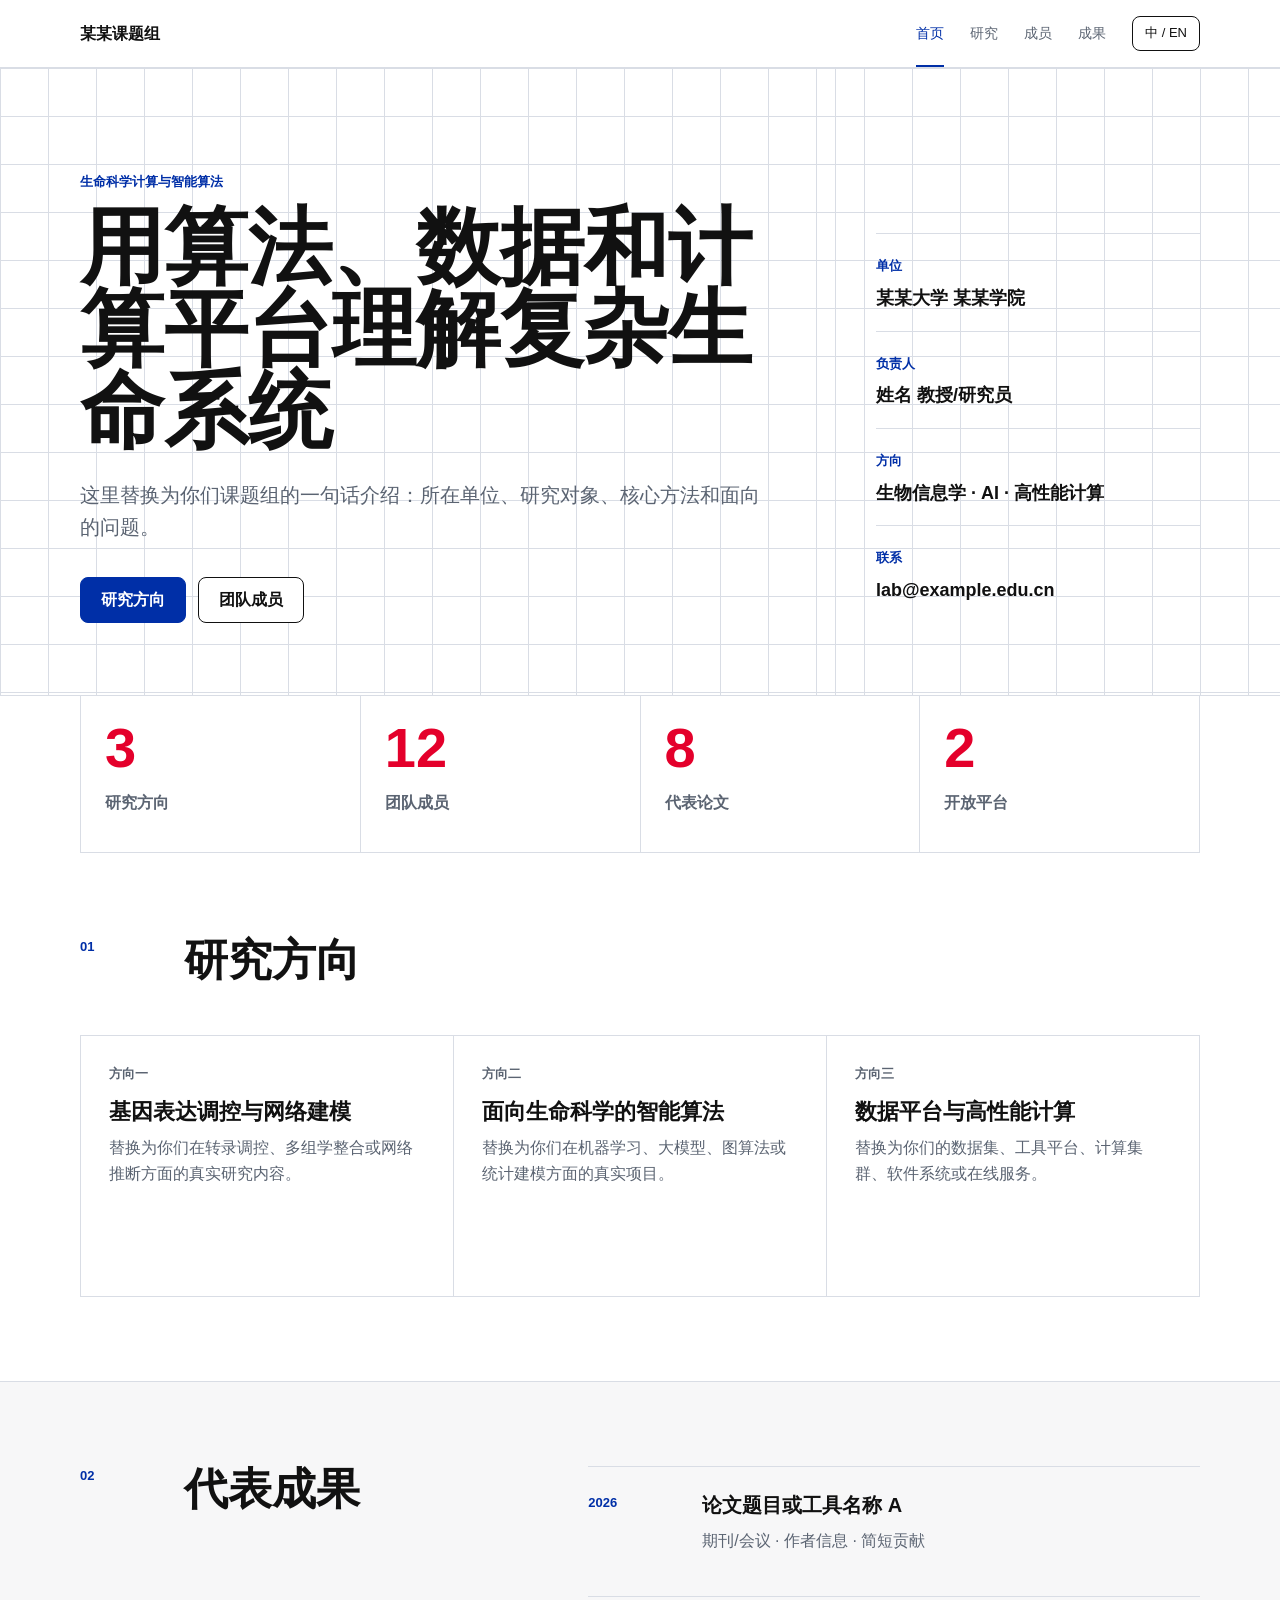
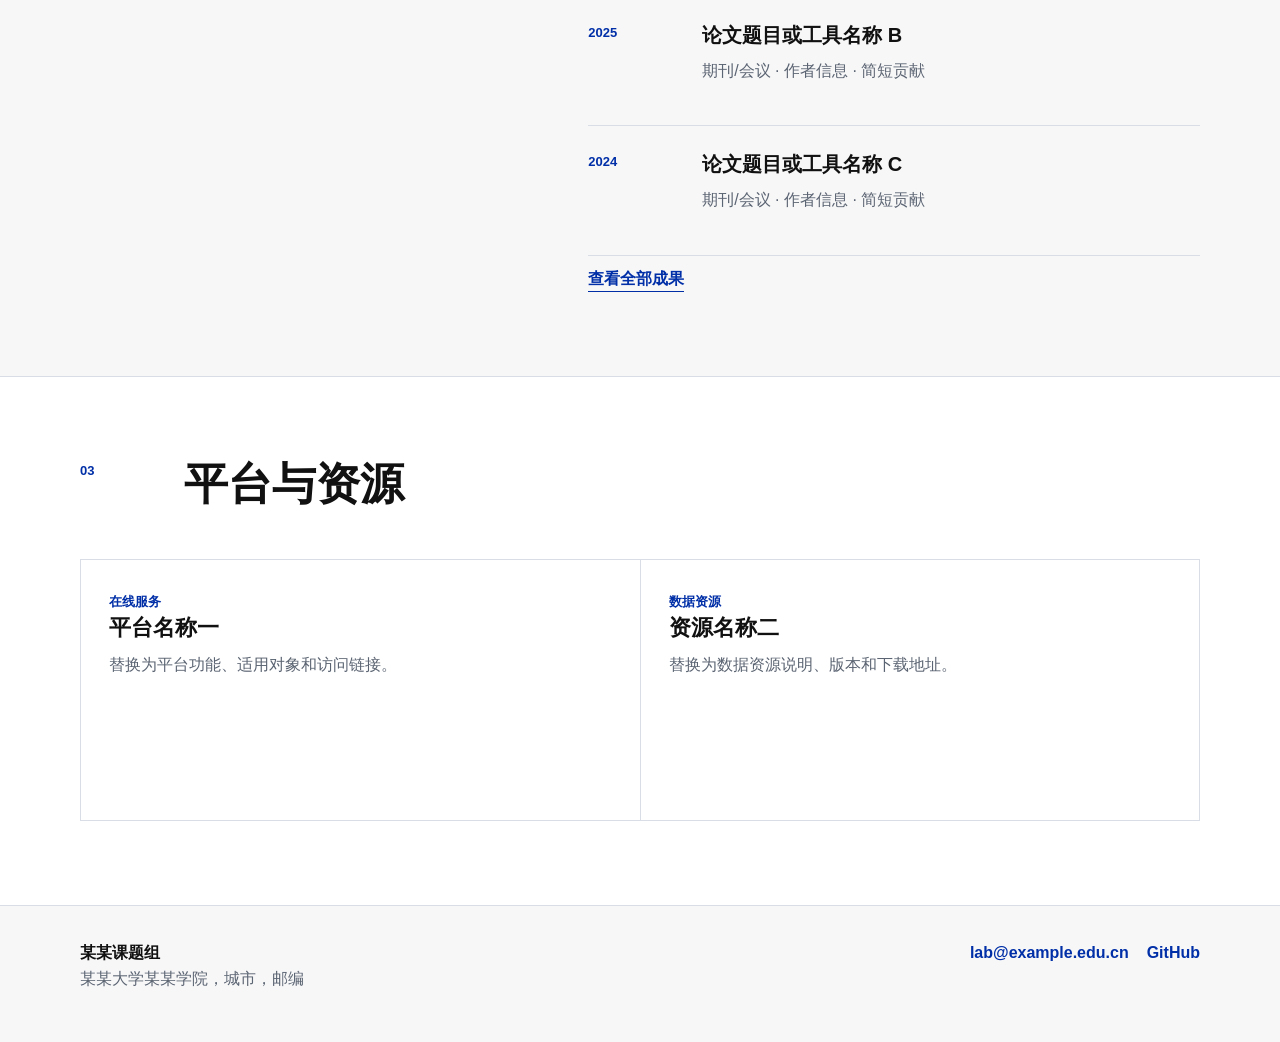
==== index.html @ 07f829bb "Initial academic site" ====
<!doctype html>
<html lang="zh-CN" class="lang-zh">
<head>
  <meta charset="utf-8">
  <meta name="viewport" content="width=device-width, initial-scale=1">
  <title>某某课题组 | Computational Life Science Group</title>
  <meta name="description" content="某某课题组官方网站。展示研究方向、团队成员、代表成果、平台工具与联系方式。">
  <meta name="keywords" content="课题组, 生物信息学, 高性能计算, 人工智能, 生命科学">
  <meta property="og:title" content="某某课题组">
  <meta property="og:description" content="面向生命科学问题的算法、数据与计算平台研究。">
  <meta property="og:type" content="website">
  <link rel="canonical" href="https://123yxf.github.io/group-academic-site/">
  <link rel="stylesheet" href="assets/css/site.css">
</head>
<body>
  <nav class="site-nav" id="siteNav" aria-label="主导航">
    <a class="brand" href="index.html"><span class="zh">某某课题组</span><span class="en">Your Lab</span></a>
    <button class="nav-toggle" id="navToggle" aria-label="打开导航" aria-expanded="false"><span></span><span></span><span></span></button>
    <div class="nav-panel" id="navPanel">
      <a class="active" href="index.html"><span class="zh">首页</span><span class="en">Home</span></a>
      <a href="research.html"><span class="zh">研究</span><span class="en">Research</span></a>
      <a href="people.html"><span class="zh">成员</span><span class="en">People</span></a>
      <a href="publications.html"><span class="zh">成果</span><span class="en">Publications</span></a>
      <button class="lang-button" id="langButton" type="button">中 / EN</button>
    </div>
  </nav>

  <main>
    <section class="hero grid-surface">
      <div class="container hero-layout">
        <div class="hero-copy">
          <p class="eyebrow"><span class="zh">生命科学计算与智能算法</span><span class="en">Computational Life Science and Intelligent Algorithms</span></p>
          <h1><span class="zh">用算法、数据和计算平台理解复杂生命系统</span><span class="en">Algorithms, data, and computing platforms for complex biological systems</span></h1>
          <p class="lead"><span class="zh">这里替换为你们课题组的一句话介绍：所在单位、研究对象、核心方法和面向的问题。</span><span class="en">Replace this with a one-sentence summary of your group: affiliation, research objects, core methods, and scientific questions.</span></p>
          <div class="hero-actions" aria-label="主要入口">
            <a class="button primary" href="research.html"><span class="zh">研究方向</span><span class="en">Research</span></a>
            <a class="button secondary" href="people.html"><span class="zh">团队成员</span><span class="en">People</span></a>
          </div>
        </div>
        <aside class="identity-panel" aria-label="课题组信息">
          <div class="identity-row"><span class="label"><span class="zh">单位</span><span class="en">Affiliation</span></span><strong><span class="zh">某某大学 某某学院</span><span class="en">School, University</span></strong></div>
          <div class="identity-row"><span class="label"><span class="zh">负责人</span><span class="en">PI</span></span><strong><span class="zh">姓名 教授/研究员</span><span class="en">Prof. Name</span></strong></div>
          <div class="identity-row"><span class="label"><span class="zh">方向</span><span class="en">Topics</span></span><strong><span class="zh">生物信息学 · AI · 高性能计算</span><span class="en">Bioinformatics · AI · HPC</span></strong></div>
          <div class="identity-row"><span class="label"><span class="zh">联系</span><span class="en">Contact</span></span><strong>lab@example.edu.cn</strong></div>
        </aside>
      </div>
    </section>

    <section class="metrics container" aria-label="课题组概览">
      <article><span class="metric-number">3</span><span class="metric-label"><span class="zh">研究方向</span><span class="en">Research areas</span></span></article>
      <article><span class="metric-number">12</span><span class="metric-label"><span class="zh">团队成员</span><span class="en">Team members</span></span></article>
      <article><span class="metric-number">8</span><span class="metric-label"><span class="zh">代表论文</span><span class="en">Selected papers</span></span></article>
      <article><span class="metric-number">2</span><span class="metric-label"><span class="zh">开放平台</span><span class="en">Open platforms</span></span></article>
    </section>

    <section class="section container">
      <div class="section-heading"><p class="section-index">01</p><h2><span class="zh">研究方向</span><span class="en">Research Areas</span></h2></div>
      <div class="feature-grid">
        <article class="feature-card"><p class="card-kicker"><span class="zh">方向一</span><span class="en">Area One</span></p><h3><span class="zh">基因表达调控与网络建模</span><span class="en">Gene Regulation and Network Modeling</span></h3><p><span class="zh">替换为你们在转录调控、多组学整合或网络推断方面的真实研究内容。</span><span class="en">Replace with your actual work in transcriptional regulation, multi-omics integration, or network inference.</span></p></article>
        <article class="feature-card"><p class="card-kicker"><span class="zh">方向二</span><span class="en">Area Two</span></p><h3><span class="zh">面向生命科学的智能算法</span><span class="en">Intelligent Algorithms for Life Science</span></h3><p><span class="zh">替换为你们在机器学习、大模型、图算法或统计建模方面的真实项目。</span><span class="en">Replace with your actual projects in machine learning, foundation models, graph algorithms, or statistical modeling.</span></p></article>
        <article class="feature-card"><p class="card-kicker"><span class="zh">方向三</span><span class="en">Area Three</span></p><h3><span class="zh">数据平台与高性能计算</span><span class="en">Data Platforms and High-Performance Computing</span></h3><p><span class="zh">替换为你们的数据集、工具平台、计算集群、软件系统或在线服务。</span><span class="en">Replace with your datasets, tools, computing clusters, software systems, or online services.</span></p></article>
      </div>
    </section>

    <section class="section band">
      <div class="container split">
        <div class="section-heading"><p class="section-index">02</p><h2><span class="zh">代表成果</span><span class="en">Selected Work</span></h2></div>
        <div class="list-panel">
          <article class="paper-row"><span class="paper-year">2026</span><div><h3><span class="zh">论文题目或工具名称 A</span><span class="en">Paper or Tool Title A</span></h3><p><span class="zh">期刊/会议 · 作者信息 · 简短贡献</span><span class="en">Journal/Conference · Authors · Short contribution</span></p></div></article>
          <article class="paper-row"><span class="paper-year">2025</span><div><h3><span class="zh">论文题目或工具名称 B</span><span class="en">Paper or Tool Title B</span></h3><p><span class="zh">期刊/会议 · 作者信息 · 简短贡献</span><span class="en">Journal/Conference · Authors · Short contribution</span></p></div></article>
          <article class="paper-row"><span class="paper-year">2024</span><div><h3><span class="zh">论文题目或工具名称 C</span><span class="en">Paper or Tool Title C</span></h3><p><span class="zh">期刊/会议 · 作者信息 · 简短贡献</span><span class="en">Journal/Conference · Authors · Short contribution</span></p></div></article>
          <a class="text-link" href="publications.html"><span class="zh">查看全部成果</span><span class="en">View all publications</span></a>
        </div>
      </div>
    </section>

    <section class="section container">
      <div class="section-heading"><p class="section-index">03</p><h2><span class="zh">平台与资源</span><span class="en">Platforms and Resources</span></h2></div>
      <div class="platform-grid">
        <a class="platform-card" href="#" aria-label="平台一"><span class="platform-status"><span class="zh">在线服务</span><span class="en">Online</span></span><h3><span class="zh">平台名称一</span><span class="en">Platform One</span></h3><p><span class="zh">替换为平台功能、适用对象和访问链接。</span><span class="en">Replace with platform function, target users, and access link.</span></p></a>
        <a class="platform-card" href="#" aria-label="平台二"><span class="platform-status"><span class="zh">数据资源</span><span class="en">Dataset</span></span><h3><span class="zh">资源名称二</span><span class="en">Resource Two</span></h3><p><span class="zh">替换为数据资源说明、版本和下载地址。</span><span class="en">Replace with dataset description, version, and download URL.</span></p></a>
      </div>
    </section>
  </main>

  <footer class="site-footer">
    <div class="container footer-layout">
      <div><strong><span class="zh">某某课题组</span><span class="en">Your Lab</span></strong><p><span class="zh">某某大学某某学院，城市，邮编</span><span class="en">School, University, City, Postcode</span></p></div>
      <div class="footer-links"><a href="mailto:lab@example.edu.cn">lab@example.edu.cn</a><a href="https://github.com/123yxf/group-academic-site">GitHub</a></div>
    </div>
  </footer>
  <script src="assets/js/site.js"></script>
</body>
</html>
---- assets/css/site.css ----
:root {
  --surface: #FFFFFF;
  --surface-soft: #F7F7F8;
  --ink: #111111;
  --muted: #5B6472;
  --line: #D9DDE5;
  --accent: #002FA7;
  --accent-strong: #E4002B;
  --max: 1120px;
  --radius: 8px;
  --font: "Helvetica Neue", Helvetica, Arial, "PingFang SC", "Microsoft YaHei", sans-serif;
}

*,
*::before,
*::after {
  box-sizing: border-box;
}

html {
  scroll-behavior: smooth;
}

body {
  margin: 0;
  min-height: 100vh;
  color: var(--ink);
  background: var(--surface);
  font-family: var(--font);
  font-size: 16px;
  line-height: 1.6;
}

a {
  color: inherit;
  text-decoration: none;
}

.lang-zh .en,
.lang-en .zh {
  display: none !important;
}

.container {
  width: min(100% - 40px, var(--max));
  margin: 0 auto;
}

.grid-surface {
  background-color: var(--surface);
  background-image:
    linear-gradient(var(--line) 1px, transparent 1px),
    linear-gradient(90deg, var(--line) 1px, transparent 1px);
  background-size: 48px 48px;
}

.site-nav {
  position: sticky;
  top: 0;
  z-index: 20;
  display: flex;
  align-items: center;
  justify-content: space-between;
  min-height: 68px;
  padding: 0 max(20px, calc((100vw - var(--max)) / 2));
  background: rgba(255, 255, 255, 0.92);
  border-bottom: 1px solid var(--line);
  backdrop-filter: blur(14px);
}

.brand {
  font-weight: 800;
  letter-spacing: 0;
}

.nav-panel {
  display: flex;
  align-items: center;
  gap: 26px;
  font-size: 14px;
}

.nav-panel a {
  color: var(--muted);
  border-bottom: 2px solid transparent;
  padding: 22px 0 20px;
}

.nav-panel a:hover,
.nav-panel a.active {
  color: var(--accent);
  border-bottom-color: var(--accent);
}

.lang-button,
.button {
  font: inherit;
  border: 1px solid var(--ink);
  border-radius: var(--radius);
  background: var(--surface);
  color: var(--ink);
  cursor: pointer;
}

.lang-button {
  padding: 6px 12px;
  font-size: 13px;
}

.nav-toggle {
  display: none;
  width: 42px;
  height: 42px;
  padding: 10px;
  border: 1px solid var(--line);
  border-radius: var(--radius);
  background: var(--surface);
}

.nav-toggle span {
  display: block;
  width: 100%;
  height: 2px;
  margin: 5px 0;
  background: var(--ink);
}

.hero {
  border-bottom: 1px solid var(--line);
}

.hero-layout {
  display: grid;
  grid-template-columns: minmax(0, 1.35fr) minmax(280px, 0.65fr);
  min-height: 620px;
}

.hero-copy {
  padding: 104px 56px 72px 0;
  border-right: 1px solid var(--line);
}

.eyebrow,
.card-kicker,
.section-index,
.label,
.platform-status,
.block-number,
.paper-year,
.pub-index {
  color: var(--accent);
  font-size: 13px;
  font-weight: 800;
  letter-spacing: 0;
  text-transform: uppercase;
}

h1,
h2,
h3,
p {
  margin-top: 0;
}

h1 {
  max-width: 860px;
  margin-bottom: 26px;
  font-size: clamp(42px, 7vw, 84px);
  line-height: 0.98;
  letter-spacing: 0;
}

h2 {
  margin-bottom: 18px;
  font-size: clamp(28px, 4vw, 44px);
  line-height: 1.05;
  letter-spacing: 0;
}

h3 {
  margin-bottom: 10px;
  font-size: 22px;
  line-height: 1.25;
}

.lead {
  max-width: 720px;
  color: var(--muted);
  font-size: 20px;
}

.hero-actions {
  display: flex;
  flex-wrap: wrap;
  gap: 12px;
  margin-top: 34px;
}

.button {
  display: inline-flex;
  align-items: center;
  justify-content: center;
  min-height: 46px;
  padding: 0 20px;
  font-weight: 700;
}

.button.primary {
  background: var(--accent);
  border-color: var(--accent);
  color: var(--surface);
}

.button.secondary:hover,
.lang-button:hover {
  border-color: var(--accent);
  color: var(--accent);
}

.identity-panel {
  align-self: end;
  padding: 40px 0 72px 40px;
}

.identity-row {
  border-top: 1px solid var(--line);
  padding: 18px 0;
}

.identity-row strong {
  display: block;
  margin-top: 6px;
  font-size: 18px;
}

.metrics {
  display: grid;
  grid-template-columns: repeat(4, 1fr);
  border-left: 1px solid var(--line);
  border-bottom: 1px solid var(--line);
}

.metrics article {
  min-height: 156px;
  padding: 24px;
  border-right: 1px solid var(--line);
}

.metric-number {
  display: block;
  color: var(--accent-strong);
  font-size: 56px;
  font-weight: 800;
  line-height: 1;
}

.metric-label {
  display: block;
  margin-top: 14px;
  color: var(--muted);
  font-weight: 700;
}

.section {
  padding: 84px 0;
}

.section-heading {
  display: grid;
  grid-template-columns: 80px minmax(0, 1fr);
  gap: 24px;
  align-items: start;
  margin-bottom: 34px;
}

.feature-grid,
.platform-grid,
.people-grid {
  display: grid;
  grid-template-columns: repeat(3, 1fr);
  gap: 1px;
  background: var(--line);
  border: 1px solid var(--line);
}

.feature-card,
.platform-card,
.person-card {
  min-height: 260px;
  padding: 28px;
  background: var(--surface);
}

.feature-card p,
.platform-card p,
.person-card p,
.research-block p,
.publication-item p,
.paper-row p,
.site-footer p {
  color: var(--muted);
}

.band {
  background: var(--surface-soft);
  border-top: 1px solid var(--line);
  border-bottom: 1px solid var(--line);
}

.split {
  display: grid;
  grid-template-columns: 0.85fr 1.15fr;
  gap: 56px;
}

.list-panel {
  border-top: 1px solid var(--line);
}

.paper-row,
.publication-item,
.research-block {
  display: grid;
  grid-template-columns: 88px minmax(0, 1fr);
  gap: 26px;
  padding: 26px 0;
  border-bottom: 1px solid var(--line);
}

.paper-row h3,
.publication-item h2 {
  font-size: 20px;
}

.text-link {
  display: inline-block;
  margin-top: 10px;
  color: var(--accent);
  font-weight: 800;
  border-bottom: 1px solid currentColor;
}

.platform-grid {
  grid-template-columns: repeat(2, 1fr);
}

.platform-card:hover h3,
.text-link:hover {
  color: var(--accent-strong);
}

.page-header {
  padding: 92px 0 70px;
  border-bottom: 1px solid var(--line);
}

.page-header h1 {
  font-size: clamp(48px, 8vw, 96px);
}

.research-stack {
  border-top: 1px solid var(--line);
}

.tag-list {
  display: flex;
  flex-wrap: wrap;
  gap: 8px;
  padding: 0;
  margin: 18px 0 0;
  list-style: none;
}

.tag-list li {
  padding: 5px 10px;
  border: 1px solid var(--line);
  border-radius: var(--radius);
  color: var(--muted);
  font-size: 13px;
}

.people-grid {
  grid-template-columns: repeat(3, 1fr);
}

.person-card.principal {
  grid-column: 1 / -1;
  display: grid;
  grid-template-columns: 160px minmax(0, 1fr);
  min-height: 220px;
}

.avatar-placeholder {
  display: grid;
  width: 96px;
  height: 96px;
  place-items: center;
  border: 1px solid var(--ink);
  color: var(--accent);
  font-weight: 800;
}

.publication-list {
  border-top: 1px solid var(--line);
}

.site-footer {
  border-top: 1px solid var(--line);
  padding: 34px 0;
  background: var(--surface-soft);
}

.footer-layout {
  display: flex;
  align-items: flex-start;
  justify-content: space-between;
  gap: 24px;
}

.footer-links {
  display: flex;
  flex-wrap: wrap;
  gap: 18px;
}

.footer-links a {
  color: var(--accent);
  font-weight: 700;
}

@media (max-width: 860px) {
  .site-nav {
    min-height: 60px;
  }

  .nav-toggle {
    display: block;
  }

  .nav-panel {
    position: absolute;
    top: 60px;
    right: 20px;
    left: 20px;
    display: none;
    flex-direction: column;
    align-items: stretch;
    gap: 0;
    background: var(--surface);
    border: 1px solid var(--line);
  }

  .nav-panel.open {
    display: flex;
  }

  .nav-panel a,
  .nav-panel .lang-button {
    padding: 14px 16px;
    border: 0;
    border-bottom: 1px solid var(--line);
    border-radius: 0;
    text-align: left;
  }

  .hero-layout,
  .split,
  .section-heading,
  .paper-row,
  .publication-item,
  .research-block,
  .person-card.principal {
    grid-template-columns: 1fr;
  }

  .hero-layout {
    min-height: auto;
  }

  .hero-copy {
    padding: 72px 0 36px;
    border-right: 0;
  }

  .identity-panel {
    padding: 0 0 44px;
  }

  .metrics,
  .feature-grid,
  .platform-grid,
  .people-grid {
    grid-template-columns: 1fr;
  }

  .metrics {
    border-top: 1px solid var(--line);
  }

  .metrics article {
    min-height: 120px;
  }

  .section {
    padding: 58px 0;
  }

  .container {
    width: min(100% - 28px, var(--max));
  }

  h1 {
    font-size: 44px;
  }
}
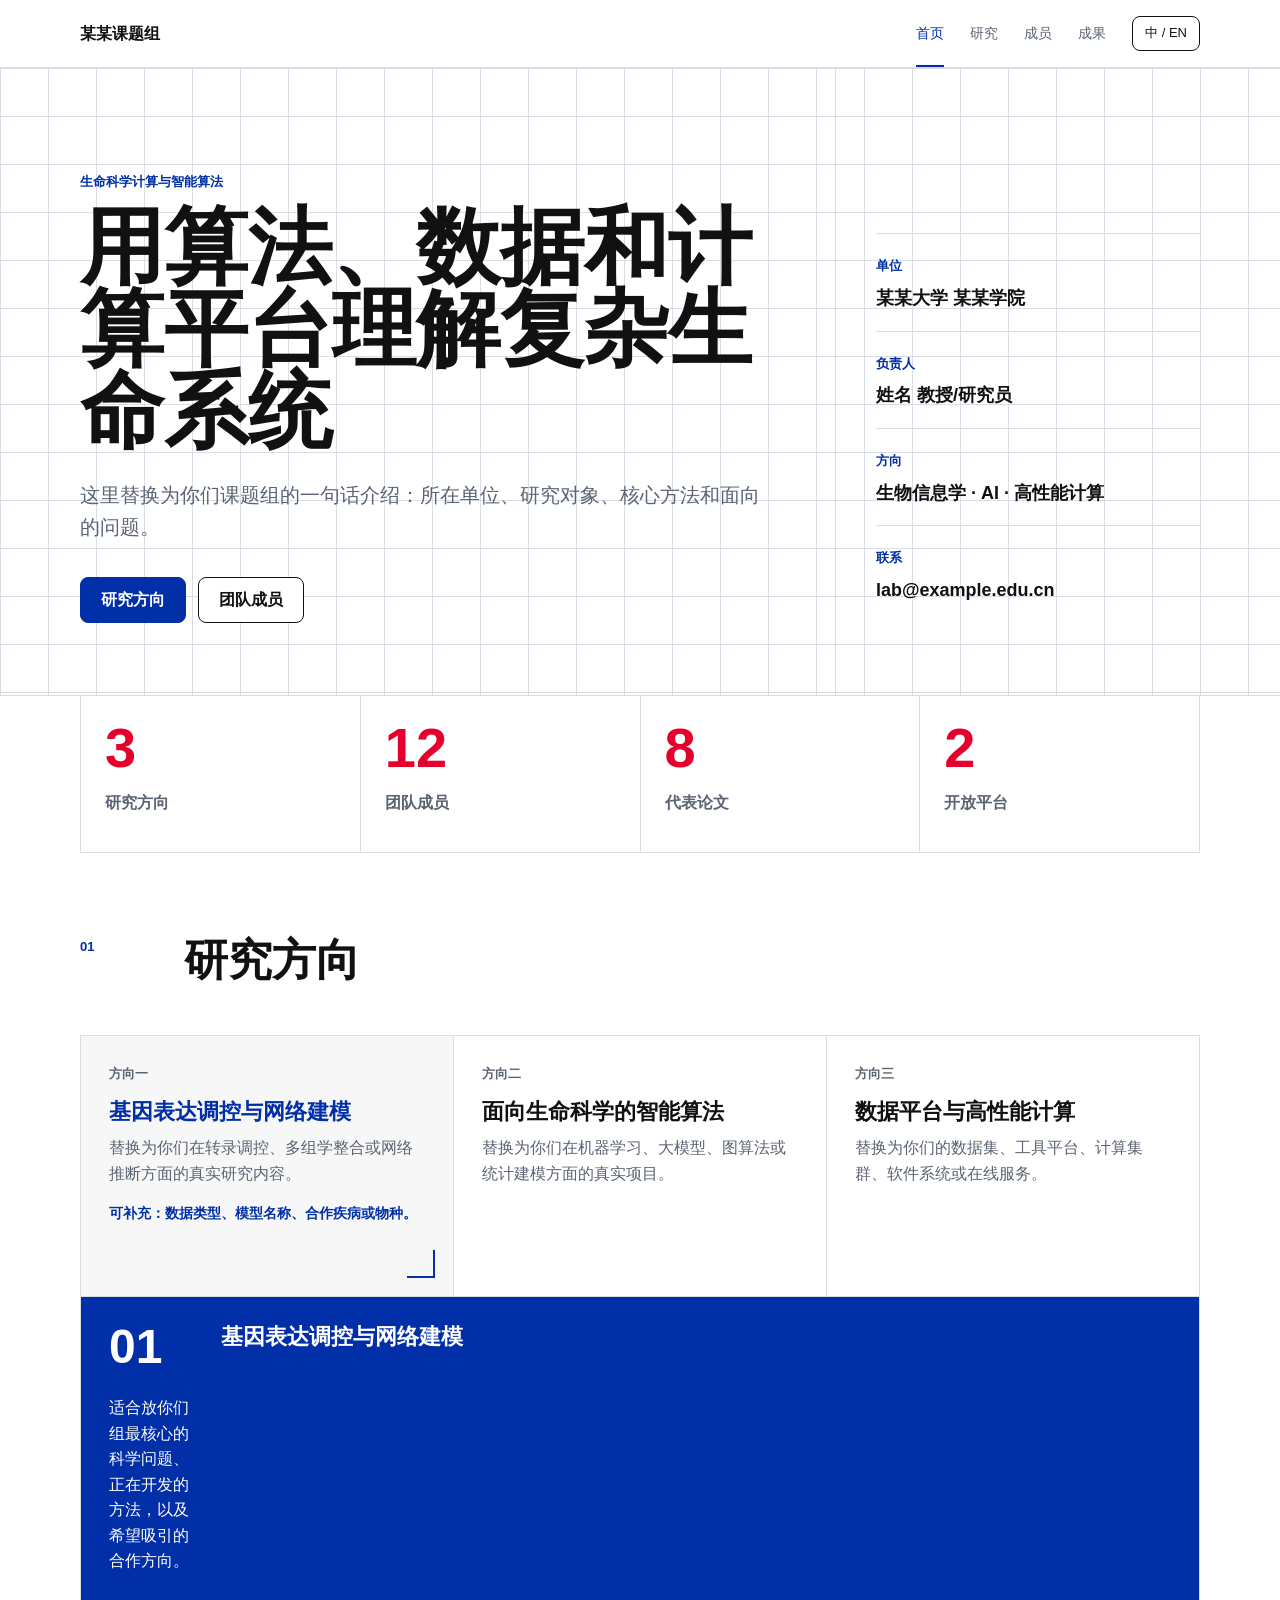
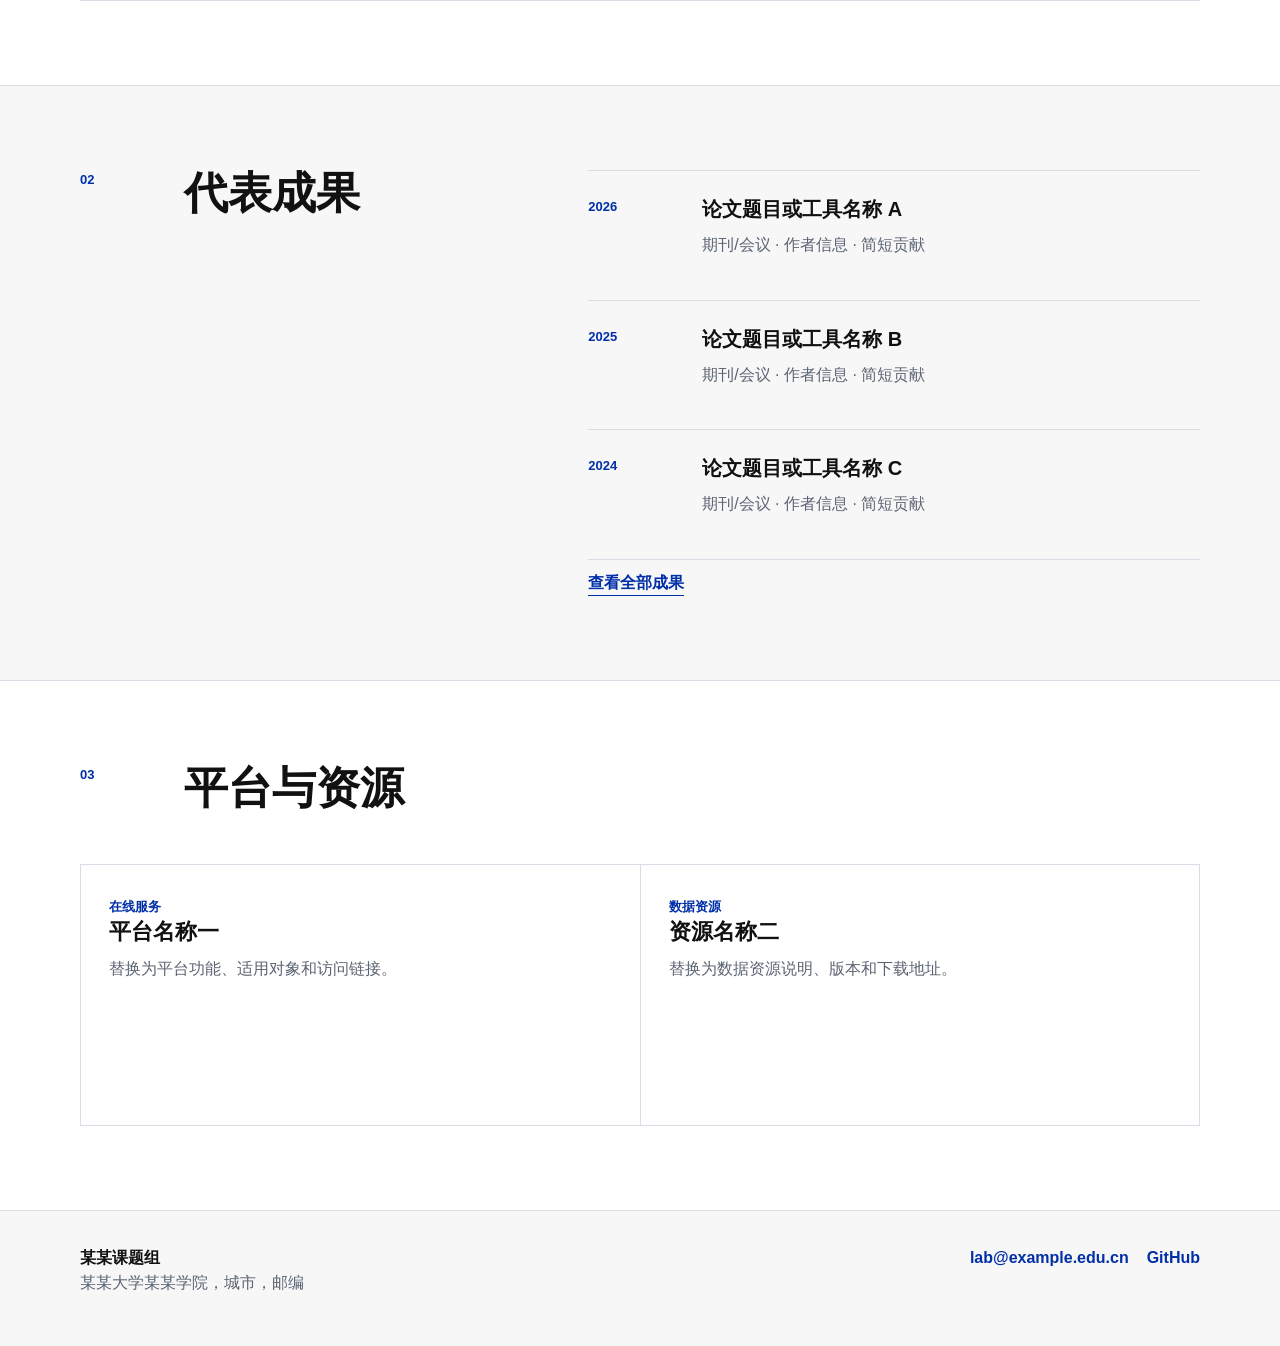
==== commit ddd748b2: "Add hover interactions" ====
--- a/index.html
+++ b/index.html
@@ -55,10 +55,30 @@
 
     <section class="section container">
       <div class="section-heading"><p class="section-index">01</p><h2><span class="zh">研究方向</span><span class="en">Research Areas</span></h2></div>
-      <div class="feature-grid">
-        <article class="feature-card"><p class="card-kicker"><span class="zh">方向一</span><span class="en">Area One</span></p><h3><span class="zh">基因表达调控与网络建模</span><span class="en">Gene Regulation and Network Modeling</span></h3><p><span class="zh">替换为你们在转录调控、多组学整合或网络推断方面的真实研究内容。</span><span class="en">Replace with your actual work in transcriptional regulation, multi-omics integration, or network inference.</span></p></article>
-        <article class="feature-card"><p class="card-kicker"><span class="zh">方向二</span><span class="en">Area Two</span></p><h3><span class="zh">面向生命科学的智能算法</span><span class="en">Intelligent Algorithms for Life Science</span></h3><p><span class="zh">替换为你们在机器学习、大模型、图算法或统计建模方面的真实项目。</span><span class="en">Replace with your actual projects in machine learning, foundation models, graph algorithms, or statistical modeling.</span></p></article>
-        <article class="feature-card"><p class="card-kicker"><span class="zh">方向三</span><span class="en">Area Three</span></p><h3><span class="zh">数据平台与高性能计算</span><span class="en">Data Platforms and High-Performance Computing</span></h3><p><span class="zh">替换为你们的数据集、工具平台、计算集群、软件系统或在线服务。</span><span class="en">Replace with your datasets, tools, computing clusters, software systems, or online services.</span></p></article>
+      <div class="feature-grid interactive-grid" id="researchGrid">
+        <article class="feature-card is-active" tabindex="0" data-preview-zh="适合放你们组最核心的科学问题、正在开发的方法，以及希望吸引的合作方向。" data-preview-en="Use this for the group's central scientific question, active methods, and collaboration directions.">
+          <p class="card-kicker"><span class="zh">方向一</span><span class="en">Area One</span></p>
+          <h3><span class="zh">基因表达调控与网络建模</span><span class="en">Gene Regulation and Network Modeling</span></h3>
+          <p><span class="zh">替换为你们在转录调控、多组学整合或网络推断方面的真实研究内容。</span><span class="en">Replace with your actual work in transcriptional regulation, multi-omics integration, or network inference.</span></p>
+          <div class="hover-reveal"><span class="zh">可补充：数据类型、模型名称、合作疾病或物种。</span><span class="en">Add data types, model names, diseases, or species.</span></div>
+        </article>
+        <article class="feature-card" tabindex="0" data-preview-zh="适合放机器学习、大模型、图算法、统计模型的代表项目和可公开代码。" data-preview-en="Use this for machine learning, foundation model, graph algorithm, or statistical modeling projects.">
+          <p class="card-kicker"><span class="zh">方向二</span><span class="en">Area Two</span></p>
+          <h3><span class="zh">面向生命科学的智能算法</span><span class="en">Intelligent Algorithms for Life Science</span></h3>
+          <p><span class="zh">替换为你们在机器学习、大模型、图算法或统计建模方面的真实项目。</span><span class="en">Replace with your actual projects in machine learning, foundation models, graph algorithms, or statistical modeling.</span></p>
+          <div class="hover-reveal"><span class="zh">可补充：输入数据、预测任务、验证方式。</span><span class="en">Add inputs, prediction tasks, and validation plans.</span></div>
+        </article>
+        <article class="feature-card" tabindex="0" data-preview-zh="适合放数据库、在线工具、算力平台、工作流系统，以及访问入口。" data-preview-en="Use this for databases, web tools, computing platforms, workflow systems, and access links.">
+          <p class="card-kicker"><span class="zh">方向三</span><span class="en">Area Three</span></p>
+          <h3><span class="zh">数据平台与高性能计算</span><span class="en">Data Platforms and High-Performance Computing</span></h3>
+          <p><span class="zh">替换为你们的数据集、工具平台、计算集群、软件系统或在线服务。</span><span class="en">Replace with your datasets, tools, computing clusters, software systems, or online services.</span></p>
+          <div class="hover-reveal"><span class="zh">可补充：网址、版本、服务对象、维护状态。</span><span class="en">Add URL, version, users, and maintenance status.</span></div>
+        </article>
+        <aside class="research-preview" aria-live="polite">
+          <span class="preview-index" id="previewIndex">01</span>
+          <h3 id="previewTitle"><span class="zh">基因表达调控与网络建模</span><span class="en">Gene Regulation and Network Modeling</span></h3>
+          <p id="previewText"><span class="zh">适合放你们组最核心的科学问题、正在开发的方法，以及希望吸引的合作方向。</span><span class="en">Use this for the group's central scientific question, active methods, and collaboration directions.</span></p>
+        </aside>
       </div>
     </section>
 
@@ -66,9 +86,9 @@
       <div class="container split">
         <div class="section-heading"><p class="section-index">02</p><h2><span class="zh">代表成果</span><span class="en">Selected Work</span></h2></div>
         <div class="list-panel">
-          <article class="paper-row"><span class="paper-year">2026</span><div><h3><span class="zh">论文题目或工具名称 A</span><span class="en">Paper or Tool Title A</span></h3><p><span class="zh">期刊/会议 · 作者信息 · 简短贡献</span><span class="en">Journal/Conference · Authors · Short contribution</span></p></div></article>
-          <article class="paper-row"><span class="paper-year">2025</span><div><h3><span class="zh">论文题目或工具名称 B</span><span class="en">Paper or Tool Title B</span></h3><p><span class="zh">期刊/会议 · 作者信息 · 简短贡献</span><span class="en">Journal/Conference · Authors · Short contribution</span></p></div></article>
-          <article class="paper-row"><span class="paper-year">2024</span><div><h3><span class="zh">论文题目或工具名称 C</span><span class="en">Paper or Tool Title C</span></h3><p><span class="zh">期刊/会议 · 作者信息 · 简短贡献</span><span class="en">Journal/Conference · Authors · Short contribution</span></p></div></article>
+          <article class="paper-row"><span class="paper-year">2026</span><div><h3><span class="zh">论文题目或工具名称 A</span><span class="en">Paper or Tool Title A</span></h3><p><span class="zh">期刊/会议 · 作者信息 · 简短贡献</span><span class="en">Journal/Conference · Authors · Short contribution</span></p><div class="paper-detail"><span class="zh">鼠标停留时显示：可写一句成果亮点、代码地址或数据链接。</span><span class="en">On hover: add one result highlight, code URL, or dataset link.</span></div></div></article>
+          <article class="paper-row"><span class="paper-year">2025</span><div><h3><span class="zh">论文题目或工具名称 B</span><span class="en">Paper or Tool Title B</span></h3><p><span class="zh">期刊/会议 · 作者信息 · 简短贡献</span><span class="en">Journal/Conference · Authors · Short contribution</span></p><div class="paper-detail"><span class="zh">鼠标停留时显示：可写方法优势、应用场景或合作单位。</span><span class="en">On hover: add method strength, use case, or collaborators.</span></div></div></article>
+          <article class="paper-row"><span class="paper-year">2024</span><div><h3><span class="zh">论文题目或工具名称 C</span><span class="en">Paper or Tool Title C</span></h3><p><span class="zh">期刊/会议 · 作者信息 · 简短贡献</span><span class="en">Journal/Conference · Authors · Short contribution</span></p><div class="paper-detail"><span class="zh">鼠标停留时显示：可写引用、奖项、新闻报道或项目主页。</span><span class="en">On hover: add citations, awards, coverage, or project homepage.</span></div></div></article>
           <a class="text-link" href="publications.html"><span class="zh">查看全部成果</span><span class="en">View all publications</span></a>
         </div>
       </div>
--- a/assets/css/site.css
+++ b/assets/css/site.css
@@ -29,6 +29,37 @@
   font-family: var(--font);
   font-size: 16px;
   line-height: 1.6;
+}
+
+body::before,
+body::after {
+  content: "";
+  position: fixed;
+  z-index: 50;
+  pointer-events: none;
+  opacity: 0;
+  transition: opacity 160ms ease;
+}
+
+body::before {
+  top: 0;
+  left: var(--cursor-x, -100px);
+  width: 1px;
+  height: 100vh;
+  background: var(--accent);
+}
+
+body::after {
+  top: var(--cursor-y, -100px);
+  left: 0;
+  width: 100vw;
+  height: 1px;
+  background: var(--accent-strong);
+}
+
+body.pointer-active::before,
+body.pointer-active::after {
+  opacity: 0.35;
 }
 
 a {
@@ -286,9 +317,132 @@
 .feature-card,
 .platform-card,
 .person-card {
+  position: relative;
   min-height: 260px;
   padding: 28px;
   background: var(--surface);
+}
+
+.feature-card,
+.platform-card,
+.paper-row,
+.metrics article,
+.identity-row {
+  transition: background-color 180ms ease, color 180ms ease, transform 180ms ease, border-color 180ms ease;
+}
+
+.metrics article:hover,
+.identity-row:hover {
+  background: var(--surface-soft);
+}
+
+.interactive-grid {
+  grid-template-columns: repeat(3, 1fr);
+}
+
+.feature-card {
+  outline: 0;
+  overflow: hidden;
+  cursor: default;
+}
+
+.feature-card::after,
+.platform-card::after {
+  content: "";
+  position: absolute;
+  right: 18px;
+  bottom: 18px;
+  width: 28px;
+  height: 28px;
+  border-right: 2px solid var(--accent);
+  border-bottom: 2px solid var(--accent);
+  opacity: 0;
+  transform: translate(-8px, -8px);
+  transition: opacity 180ms ease, transform 180ms ease;
+}
+
+.feature-card:hover,
+.feature-card:focus-visible,
+.feature-card.is-active,
+.platform-card:hover,
+.platform-card:focus-visible {
+  background: var(--surface-soft);
+}
+
+.feature-card:hover::after,
+.feature-card:focus-visible::after,
+.feature-card.is-active::after,
+.platform-card:hover::after,
+.platform-card:focus-visible::after {
+  opacity: 1;
+  transform: translate(0, 0);
+}
+
+.feature-card h3,
+.platform-card h3,
+.paper-row h3 {
+  transition: color 180ms ease;
+}
+
+.feature-card:hover h3,
+.feature-card:focus-visible h3,
+.feature-card.is-active h3 {
+  color: var(--accent);
+}
+
+.hover-reveal,
+.paper-detail {
+  display: grid;
+  grid-template-rows: 0fr;
+  color: var(--accent);
+  font-size: 14px;
+  font-weight: 700;
+  opacity: 0;
+  transition: grid-template-rows 220ms ease, opacity 180ms ease, margin-top 180ms ease;
+}
+
+.hover-reveal > span,
+.paper-detail > span {
+  overflow: hidden;
+}
+
+.feature-card:hover .hover-reveal,
+.feature-card:focus-visible .hover-reveal,
+.feature-card.is-active .hover-reveal,
+.paper-row:hover .paper-detail,
+.paper-row:focus-within .paper-detail {
+  grid-template-rows: 1fr;
+  margin-top: 16px;
+  opacity: 1;
+}
+
+.research-preview {
+  grid-column: 1 / -1;
+  display: grid;
+  grid-template-columns: 88px minmax(0, 1fr);
+  gap: 24px;
+  min-height: 144px;
+  padding: 26px 28px;
+  background: var(--accent);
+  color: var(--surface);
+}
+
+.research-preview h3 {
+  margin-bottom: 8px;
+  color: var(--surface);
+}
+
+.research-preview p {
+  max-width: 760px;
+  margin-bottom: 0;
+  color: var(--surface);
+}
+
+.preview-index {
+  color: var(--surface);
+  font-size: 48px;
+  font-weight: 800;
+  line-height: 1;
 }
 
 .feature-card p,
@@ -325,6 +479,17 @@
   gap: 26px;
   padding: 26px 0;
   border-bottom: 1px solid var(--line);
+}
+
+.paper-row:hover,
+.paper-row:focus-within {
+  background: var(--surface);
+  transform: translateX(10px);
+}
+
+.paper-row:hover h3,
+.paper-row:focus-within h3 {
+  color: var(--accent);
 }
 
 .paper-row h3,
@@ -512,4 +677,18 @@
   h1 {
     font-size: 44px;
   }
-}
+
+  .research-preview,
+  .interactive-grid {
+    grid-template-columns: 1fr;
+  }
+
+  .preview-index {
+    font-size: 34px;
+  }
+
+  body::before,
+  body::after {
+    display: none;
+  }
+}
